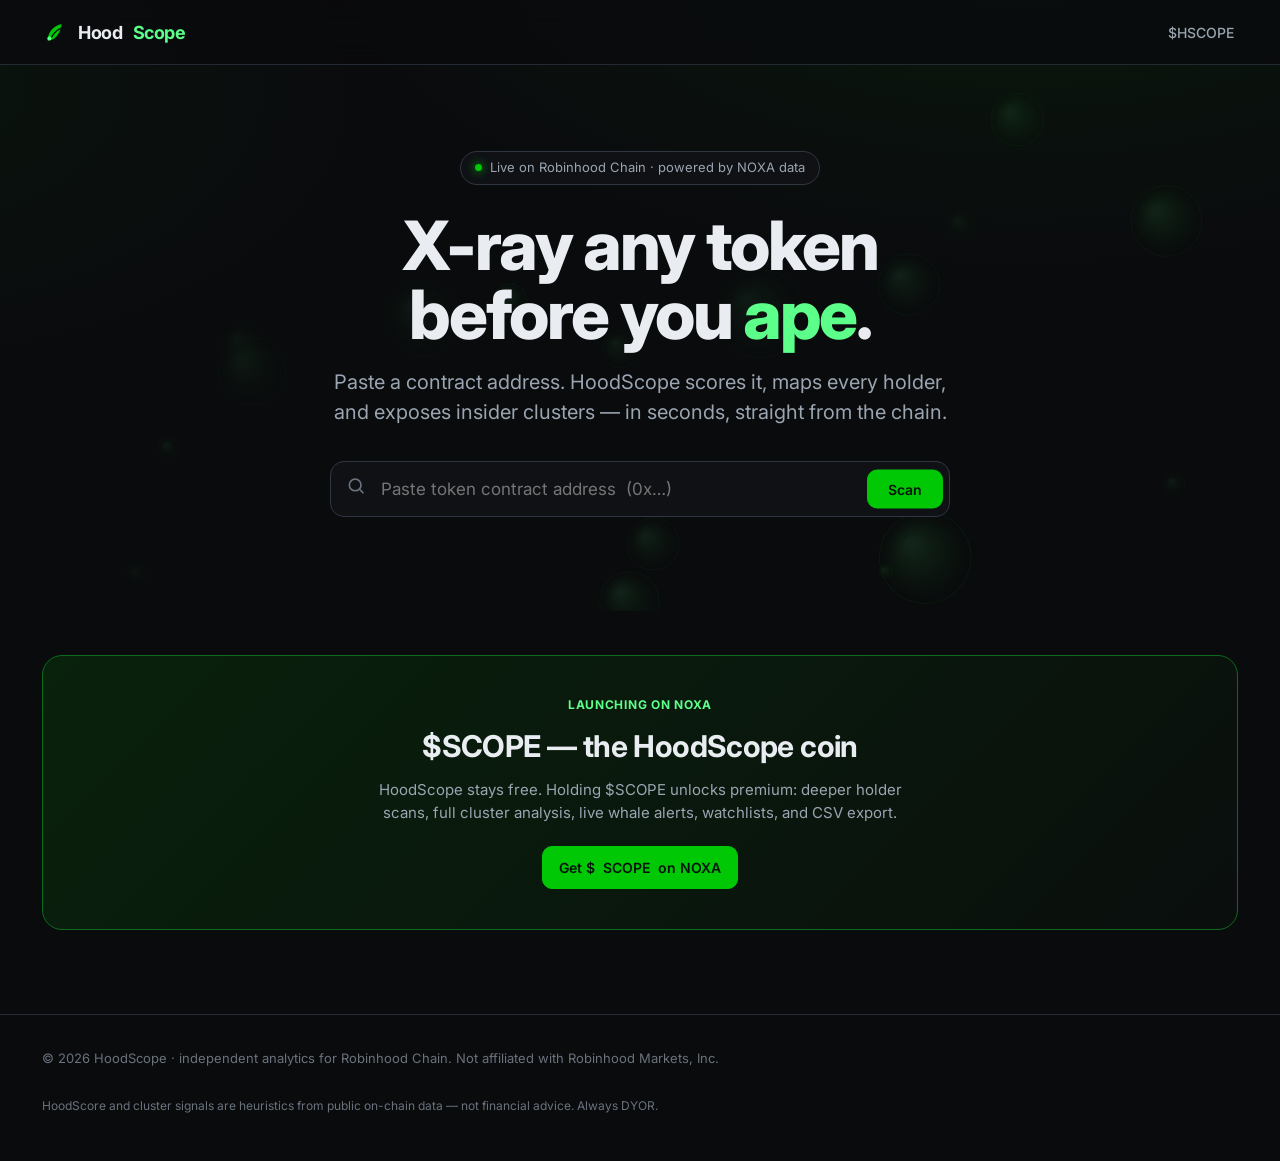
==== index.html @ b45a70e6 "HoodScope — initial deploy build" ====
<!DOCTYPE html>
<html lang="en">
<head>
<meta charset="utf-8">
<meta name="viewport" content="width=device-width,initial-scale=1">
<title>HoodScope — Scan any Robinhood Chain token</title>
<meta name="description" content="Paste a contract address and X-ray any Robinhood Chain / NOXA token: HoodScore, holder bubblemap, insider clusters, and concentration risk — live on-chain.">
<link rel="preconnect" href="https://fonts.googleapis.com">
<link href="https://fonts.googleapis.com/css2?family=Inter:wght@400;500;600;700;800&family=JetBrains+Mono:wght@400;600&display=swap" rel="stylesheet">
<link rel="stylesheet" href="assets/style.css">
</head>
<body>

<nav class="nav"><div class="wrap">
  <a class="brand" href="index.html">
    <svg viewBox="0 0 32 32" fill="none"><path d="M7 26c0-9 6-17 17-20-1 10-6 18-14 20-2 .5-3 .5-3 0Z" fill="#00C805"/><path d="M12 22c3-5 7-9 12-11" stroke="#04140a" stroke-width="1.6" stroke-linecap="round"/><circle cx="9" cy="24" r="2.4" fill="#5cff8a"/></svg>
    Hood<b>Scope</b>
  </a>
  <div class="nav-spacer"></div>
  <a class="nav-links-single" href="#coin" style="color:var(--text-dim);font-size:14px;font-weight:500;margin-right:4px">$HSCOPE</a>
</div></nav>

<header class="hero"><canvas id="herofx"></canvas><div class="wrap">
  <div class="pill"><span class="dot"></span> Live on Robinhood Chain · powered by NOXA data</div>
  <h1>X-ray any token<br>before you <em>ape</em>.</h1>
  <p class="lede">Paste a contract address. HoodScope scores it, maps every holder, and exposes insider clusters — in seconds, straight from the chain.</p>
  <div class="hero-search">
    <div class="searchbox big">
      <span class="ic"><svg width="20" height="20" viewBox="0 0 24 24" fill="none" stroke="currentColor" stroke-width="2"><circle cx="11" cy="11" r="7"/><path d="m21 21-4.3-4.3"/></svg></span>
      <input id="hero-search" placeholder="Paste token contract address  (0x…)" autocomplete="off" spellcheck="false">
      <button class="btn primary" data-scan>Scan</button>
    </div>
    <div id="hero-err" class="err"></div>
    <div class="chips" id="recent-strip"></div>
  </div>
</div></header>

<section class="section" id="coin"><div class="wrap">
  <div class="teaser">
    <div class="pre-badge">Launching on NOXA</div>
    <h2 style="margin-top:10px">$<span data-coin-sym>HSCOPE</span> — the HoodScope coin</h2>
    <p>HoodScope stays free. Holding $<span data-coin-sym>HSCOPE</span> unlocks premium: deeper holder scans, full cluster analysis, live whale alerts, watchlists, and CSV export.</p>
    <a class="btn primary" id="coin-buy" href="#">Get $<span data-coin-sym>HSCOPE</span> on NOXA</a>
  </div>
</div></section>

<footer class="footer"><div class="wrap">
  <div>© <span id="yr"></span> HoodScope · independent analytics for Robinhood Chain. Not affiliated with Robinhood Markets, Inc.</div>
  <p class="disclaimer">HoodScore and cluster signals are heuristics from public on-chain data — not financial advice. Always DYOR.</p>
</div></footer>

<script src="assets/util.js"></script>
<script src="assets/api.js"></script>
<script src="assets/gate.js"></script>
<script src="assets/clusters.js"></script>
<script src="assets/score.js"></script>
<script src="assets/bubblemap.js"></script>
<script src="assets/app.js"></script>
<script>
  document.getElementById('yr').textContent = new Date().getFullYear();
  HoodScope.boot().then((cfg) => {
    document.querySelectorAll('[data-coin-sym]').forEach((e) => e.textContent = cfg.coin.symbol || 'HSCOPE');
    const buy = document.getElementById('coin-buy');
    buy.href = cfg.coin.buyUrl || cfg.launchpad.url;
  });
  HoodScope.initHome();
  (function(){
    var c=document.getElementById('herofx'),x=c.getContext('2d'),W,H,DPR,bs=[];
    function rs(){DPR=Math.min(2,devicePixelRatio||1);W=c.clientWidth;H=c.clientHeight;c.width=W*DPR;c.height=H*DPR;x.setTransform(DPR,0,0,DPR,0,0);}
    function seed(){bs=[];var n=Math.round(W/70);for(var i=0;i<n;i++)bs.push({x:Math.random()*W,y:Math.random()*H,r:6+Math.random()*46,vx:(Math.random()-.5)*.25,vy:(Math.random()-.5)*.25,a:.04+Math.random()*.10});}
    function loop(){x.clearRect(0,0,W,H);for(var i=0;i<bs.length;i++){var b=bs[i];b.x+=b.vx;b.y+=b.vy;if(b.x<-60)b.x=W+60;if(b.x>W+60)b.x=-60;if(b.y<-60)b.y=H+60;if(b.y>H+60)b.y=-60;var g=x.createRadialGradient(b.x-b.r*.3,b.y-b.r*.3,b.r*.1,b.x,b.y,b.r);g.addColorStop(0,'rgba(92,255,138,'+(b.a*1.4)+')');g.addColorStop(1,'rgba(0,200,5,0)');x.beginPath();x.arc(b.x,b.y,b.r,0,7);x.fillStyle=g;x.fill();x.strokeStyle='rgba(0,200,5,'+(b.a*1.1)+')';x.lineWidth=1;x.stroke();}requestAnimationFrame(loop);}
    rs();seed();loop();addEventListener('resize',function(){rs();seed();});
  })();
</script>
</body>
</html>
---- assets/style.css ----
/* HoodScope — design system. Robinhood-inspired: near-black canvas, signature green, clean. */
:root{
  --green:#00C805;        /* Robinhood signature green */
  --green-bright:#5cff8a; /* highlight */
  --green-dim:#0b6b1f;
  --red:#ff4d4d;
  --amber:#ffb020;
  --bg:#0a0b0d;
  --bg-1:#0f1115;
  --bg-2:#161a20;
  --bg-3:#1e232b;
  --line:#242a33;
  --line-2:#2f3743;
  --text:#e9edf1;
  --text-dim:#9aa5b1;
  --text-faint:#69727d;
  --radius:14px;
  --radius-sm:9px;
  --shadow:0 10px 40px rgba(0,0,0,.5);
  --font:'Inter',-apple-system,BlinkMacSystemFont,'Segoe UI',Roboto,sans-serif;
  --mono:'JetBrains Mono','SF Mono',ui-monospace,Menlo,monospace;
}
*{box-sizing:border-box}
html,body{margin:0;padding:0}
body{
  background:var(--bg);color:var(--text);font-family:var(--font);
  font-size:15px;line-height:1.5;-webkit-font-smoothing:antialiased;
  background-image:radial-gradient(1200px 600px at 80% -10%,rgba(0,200,5,.08),transparent 60%),
                   radial-gradient(900px 500px at -10% 10%,rgba(0,200,5,.05),transparent 55%);
  background-attachment:fixed;
}
a{color:inherit;text-decoration:none}
button{font-family:inherit}
.mono{font-family:var(--mono)}
.hide{display:none !important}
.muted{color:var(--text-dim)}
.faint{color:var(--text-faint)}
.green{color:var(--green-bright)}
.red{color:var(--red)}

/* ---- layout ---- */
.wrap{max-width:1240px;margin:0 auto;padding:0 22px}
.nav{position:sticky;top:0;z-index:40;backdrop-filter:blur(12px);
  background:rgba(10,11,13,.72);border-bottom:1px solid var(--line)}
.nav .wrap{display:flex;align-items:center;gap:22px;height:64px}
.brand{display:flex;align-items:center;gap:10px;font-weight:700;font-size:18px;letter-spacing:-.02em}
.brand svg{width:26px;height:26px;flex:none}
.brand b{color:var(--green-bright)}
.nav-links{display:flex;gap:6px;margin-left:8px}
.nav-links a{padding:8px 12px;border-radius:8px;color:var(--text-dim);font-weight:500;font-size:14px}
.nav-links a:hover,.nav-links a.active{color:var(--text);background:var(--bg-2)}
.nav-spacer{flex:1}

/* ---- buttons ---- */
.btn{display:inline-flex;align-items:center;gap:8px;padding:10px 16px;border-radius:10px;
  border:1px solid var(--line-2);background:var(--bg-2);color:var(--text);font-weight:600;
  font-size:14px;cursor:pointer;transition:.15s}
.btn:hover{border-color:var(--text-faint);background:var(--bg-3)}
.btn.primary{background:var(--green);border-color:var(--green);color:#04140a}
.btn.primary:hover{background:var(--green-bright);box-shadow:0 0 0 3px rgba(0,200,5,.18)}
.btn.ghost{background:transparent}
.btn.sm{padding:6px 11px;font-size:13px;border-radius:8px}

/* ---- hero ---- */
.hero{padding:86px 0 40px;text-align:center;position:relative;overflow:hidden}
#herofx{position:absolute;inset:0;width:100%;height:100%;z-index:0;pointer-events:none;opacity:.55}
.hero .wrap{position:relative;z-index:1}
.hero .pill{display:inline-flex;align-items:center;gap:8px;padding:6px 14px;border-radius:999px;
  border:1px solid var(--line-2);background:var(--bg-1);font-size:13px;color:var(--text-dim);margin-bottom:26px}
.hero .pill .dot{width:7px;height:7px;border-radius:50%;background:var(--green);box-shadow:0 0 10px var(--green)}
.hero h1{font-size:clamp(38px,6vw,68px);line-height:1.02;letter-spacing:-.035em;margin:0 0 18px;font-weight:800}
.hero h1 em{font-style:normal;color:var(--green-bright)}
.hero p.lede{font-size:clamp(16px,2vw,20px);color:var(--text-dim);max-width:640px;margin:0 auto 32px}
.hero-cta{display:flex;gap:12px;justify-content:center;flex-wrap:wrap}
.hero-search{max-width:620px;margin:34px auto 0}

/* ---- search box ---- */
.searchbox{position:relative}
.searchbox input{width:100%;padding:16px 18px 16px 48px;border-radius:14px;border:1px solid var(--line-2);
  background:var(--bg-1);color:var(--text);font-size:16px;font-family:var(--font)}
.searchbox input:focus{outline:none;border-color:var(--green);box-shadow:0 0 0 3px rgba(0,200,5,.15)}
.searchbox .ic{position:absolute;left:16px;top:50%;transform:translateY(-50%);color:var(--text-faint)}
.searchbox.big input{padding:17px 108px 17px 50px;font-size:17px}
.searchbox.big [data-scan]{position:absolute;right:7px;top:50%;transform:translateY(-50%);padding:10px 20px}
.searchbox [data-scan]{cursor:pointer}
.search-results{position:absolute;top:calc(100% + 8px);left:0;right:0;z-index:30;background:var(--bg-1);
  border:1px solid var(--line-2);border-radius:14px;box-shadow:var(--shadow);overflow:hidden;max-height:380px;overflow-y:auto}
.search-results .row{display:flex;align-items:center;gap:12px;padding:12px 16px;cursor:pointer;border-bottom:1px solid var(--line)}
.search-results .row:hover{background:var(--bg-2)}
.search-results .row:last-child{border-bottom:none}

/* ---- section ---- */
.section{padding:44px 0}
.section h2{font-size:26px;letter-spacing:-.02em;margin:0 0 4px;font-weight:700}
.section .sub{color:var(--text-dim);margin:0 0 24px}
.sec-head{display:flex;align-items:flex-end;justify-content:space-between;margin-bottom:22px;gap:16px;flex-wrap:wrap}

/* ---- cards / grid ---- */
.grid{display:grid;gap:14px}
.grid.feat{grid-template-columns:repeat(3,1fr)}
.card{background:var(--bg-1);border:1px solid var(--line);border-radius:var(--radius);padding:20px}
.card.pad-lg{padding:26px}
.feature .ico{width:42px;height:42px;border-radius:11px;background:rgba(0,200,5,.12);
  display:flex;align-items:center;justify-content:center;color:var(--green-bright);margin-bottom:14px}
.feature h3{margin:0 0 6px;font-size:17px}
.feature p{margin:0;color:var(--text-dim);font-size:14px}

/* ---- token table ---- */
.ttable{width:100%;border-collapse:collapse}
.ttable th{text-align:left;font-size:12px;text-transform:uppercase;letter-spacing:.05em;color:var(--text-faint);
  font-weight:600;padding:10px 14px;border-bottom:1px solid var(--line)}
.ttable th.num,.ttable td.num{text-align:right}
.ttable td{padding:12px 14px;border-bottom:1px solid var(--line);font-size:14px}
.ttable tbody tr:hover,.ttable tr.clk:hover{background:var(--bg-2);cursor:pointer}
.tok{display:flex;align-items:center;gap:11px}
.tok .ava{width:30px;height:30px;border-radius:50%;background:var(--bg-3);flex:none;display:flex;
  align-items:center;justify-content:center;font-size:12px;font-weight:700;color:var(--green-bright);overflow:hidden}
.tok .ava img{width:100%;height:100%;object-fit:cover}
.tok .nm{font-weight:600}
.tok .sy{color:var(--text-faint);font-size:12px}
.badge{display:inline-flex;align-items:center;gap:5px;padding:2px 8px;border-radius:6px;font-size:12px;font-weight:600}
.badge.g{background:rgba(0,200,5,.14);color:var(--green-bright)}
.badge.r{background:rgba(255,77,77,.14);color:var(--red)}
.badge.a{background:rgba(255,176,32,.14);color:var(--amber)}
.badge.n{background:var(--bg-3);color:var(--text-dim)}

/* ---- app shell ---- */
.app-main{padding:22px 0 60px}
.app-head{display:flex;align-items:center;gap:16px;flex-wrap:wrap;margin-bottom:18px}
.app-head .token-id{display:flex;align-items:center;gap:12px}
.app-head .token-id .ava{width:44px;height:44px;border-radius:50%;background:var(--bg-3);display:flex;
  align-items:center;justify-content:center;font-weight:700;color:var(--green-bright);overflow:hidden}
.app-head .token-id .ava img{width:100%;height:100%;object-fit:cover}
.app-head h1{font-size:22px;margin:0;letter-spacing:-.02em}
.app-head .addr{font-size:12px;color:var(--text-faint)}

.layout{display:grid;grid-template-columns:1fr 340px;gap:16px;align-items:start}
.panel{background:var(--bg-1);border:1px solid var(--line);border-radius:var(--radius);overflow:hidden}
.panel .phead{padding:14px 18px;border-bottom:1px solid var(--line);display:flex;align-items:center;
  justify-content:space-between;gap:10px}
.panel .phead h3{margin:0;font-size:15px}
.panel .pbody{padding:16px 18px}

/* stat blocks */
.stats{display:grid;grid-template-columns:repeat(4,1fr);gap:12px;margin-bottom:16px}
.stat{background:var(--bg-1);border:1px solid var(--line);border-radius:12px;padding:14px 16px}
.stat .k{font-size:12px;color:var(--text-faint);text-transform:uppercase;letter-spacing:.04em}
.stat .v{font-size:22px;font-weight:700;letter-spacing:-.02em;margin-top:4px}

/* verdict header */
.app-head .hm{display:flex;flex-direction:column;align-items:flex-end;margin-right:14px}
.app-head .hm span{font-size:11px;color:var(--text-faint);text-transform:uppercase;letter-spacing:.04em}
.app-head .hm b{font-size:16px;font-weight:700}
.app-head .addr #copyca{cursor:pointer;border-bottom:1px dashed var(--line-2)}
.verdict{display:grid;grid-template-columns:168px 1fr;gap:26px;align-items:center;background:var(--bg-1);
  border:1px solid var(--line);border-radius:16px;padding:20px 24px;margin-bottom:16px}
.verdict .gauge{display:flex;justify-content:center}
.vtop{display:flex;align-items:baseline;gap:12px;margin-bottom:14px}
.vlabel{font-size:13px;color:var(--text-faint);text-transform:uppercase;letter-spacing:.08em;font-weight:700}
.vband{font-size:22px;font-weight:800;letter-spacing:-.01em}
.signals{display:grid;grid-template-columns:repeat(4,1fr);gap:14px;margin-bottom:16px}
.sig{display:flex;align-items:center;gap:9px}
.sig .sdot{width:9px;height:9px;border-radius:50%;flex:none}
.sig-l{font-size:12px;color:var(--text-faint)}
.sig-v{font-size:15px;font-weight:700;letter-spacing:-.01em}
.factorstrip{display:grid;grid-template-columns:repeat(5,1fr);gap:14px;border-top:1px solid var(--line);padding-top:14px}
.factor .fh{display:flex;justify-content:space-between;align-items:baseline;font-size:12px}
.factor .fl{color:var(--text-dim)}
.factor .fs{font-weight:800;font-size:13px}
.factor .fbar{height:5px;border-radius:4px;background:var(--bg-3);margin-top:5px;overflow:hidden}
.factor .fbar i{display:block;height:100%;border-radius:4px}

/* map overlay + controls */
.map-panel{position:relative;padding:0}
.map-panel #bubblemap{height:620px;border-radius:var(--radius)}
.map-overlay{position:absolute;top:14px;left:14px;width:232px;background:rgba(13,16,20,.82);backdrop-filter:blur(10px);
  border:1px solid var(--line-2);border-radius:13px;padding:13px 14px;z-index:5}
.ov-head{display:flex;align-items:center;gap:8px;font-size:14px;font-weight:700;margin-bottom:6px}
.ov-dot{width:9px;height:9px;border-radius:50%;flex:none}
.ov-dot.ok{background:#2fd16b;box-shadow:0 0 8px #2fd16b}.ov-dot.warn{background:#ffb020}.ov-dot.bad{background:#ff4d4d;box-shadow:0 0 8px #ff4d4d}
.ov-note{font-size:11.5px;color:var(--text-dim);line-height:1.45;margin-bottom:8px}
.ov-list{display:flex;flex-direction:column;gap:6px}
.ov-cl{display:flex;align-items:center;gap:8px;width:100%;padding:7px 9px;border-radius:9px;border:1px solid var(--line);
  background:var(--bg-2);color:var(--text);cursor:pointer;font-family:var(--font);font-size:12.5px}
.ov-cl:hover{border-color:var(--text-faint)}.ov-cl.on{border-color:var(--green);background:rgba(0,200,5,.08)}
.ov-cl .cdot{width:9px;height:9px;border-radius:50%}.ov-cl-n{flex:1;text-align:left;font-weight:600}.ov-cl-p{font-weight:800;font-family:var(--mono)}
.ov-clear{margin-top:9px;width:100%;padding:6px;border-radius:8px;border:1px solid var(--line-2);background:transparent;color:var(--text-dim);cursor:pointer;font-size:12px;font-family:var(--font)}
.map-controls{position:absolute;top:14px;right:14px;z-index:5;display:flex;gap:8px;align-items:center}
.map-controls .chk{background:rgba(13,16,20,.82);backdrop-filter:blur(10px);border:1px solid var(--line-2);padding:7px 11px;border-radius:9px;font-size:12.5px}
.mbtn{background:rgba(13,16,20,.82);backdrop-filter:blur(10px);border:1px solid var(--line-2);color:var(--text-dim);
  padding:7px 12px;border-radius:9px;cursor:pointer;font-size:12.5px;font-family:var(--font)}
.mbtn:hover{color:var(--text);border-color:var(--text-faint)}

/* recent chips (homepage) */
.chips{display:flex;flex-wrap:wrap;gap:9px;justify-content:center;margin-top:26px}
.chip{display:inline-flex;align-items:center;gap:7px;padding:7px 13px;border-radius:999px;border:1px solid var(--line-2);
  background:var(--bg-1);color:var(--text);font-size:13px;font-weight:600;cursor:pointer;font-family:var(--font)}
.chip:hover{border-color:var(--text-faint);background:var(--bg-2)}
.chip .cd{width:7px;height:7px;border-radius:50%;background:var(--green);box-shadow:0 0 8px var(--green)}
.err{color:var(--red);font-size:13px;min-height:18px;margin-top:10px;text-align:center}

.side{display:flex;flex-direction:column;gap:16px}
.cluster .ct{display:flex;align-items:center;gap:7px}
.cluster .cdot{width:9px;height:9px;border-radius:50%;display:inline-block}
.pbody.scroll{max-height:440px;overflow:auto}
.map-panel #bubblemap{height:620px}

/* bubblemap canvas */
#bubblemap{width:100%;height:600px;display:block;background:
  radial-gradient(700px 400px at 50% 40%,rgba(0,200,5,.05),transparent 70%),var(--bg);cursor:grab}
#bubblemap:active{cursor:grabbing}
.map-legend{display:flex;gap:16px;flex-wrap:wrap;font-size:12px;color:var(--text-dim);padding:12px 18px;border-top:1px solid var(--line)}
.map-legend .li{display:flex;align-items:center;gap:6px}
.map-legend .sw{width:11px;height:11px;border-radius:50%}
.map-toolbar{display:flex;gap:8px;align-items:center;flex-wrap:wrap}
.chk{display:inline-flex;align-items:center;gap:7px;font-size:13px;color:var(--text-dim);cursor:pointer;user-select:none}
.chk input{accent-color:var(--green)}

/* holders list */
.holder{display:flex;align-items:center;gap:10px;padding:9px 0;border-bottom:1px solid var(--line);font-size:13px}
.holder:last-child{border-bottom:none}
.holder .rk{width:22px;color:var(--text-faint);font-size:12px;flex:none}
.holder .dotc{width:9px;height:9px;border-radius:50%;flex:none}
.holder .h-addr{font-family:var(--mono);font-size:12px;flex:1;overflow:hidden;text-overflow:ellipsis;white-space:nowrap}
.holder .h-pct{font-weight:700}

/* clusters */
.cluster{border:1px solid var(--line-2);border-radius:11px;padding:12px 14px;margin-bottom:10px;background:var(--bg-2)}
.cluster .ch{display:flex;align-items:center;justify-content:space-between;margin-bottom:6px}
.cluster .ct{font-weight:700;font-size:13px}
.cluster .cw{font-size:12px;color:var(--text-dim)}

/* tooltip */
#tip{position:fixed;z-index:60;pointer-events:none;background:var(--bg-1);border:1px solid var(--line-2);
  border-radius:10px;padding:10px 12px;font-size:12px;box-shadow:var(--shadow);max-width:280px;display:none}
#tip .t-addr{font-family:var(--mono);color:var(--green-bright);word-break:break-all}
#tip .t-row{display:flex;justify-content:space-between;gap:14px;margin-top:4px;color:var(--text-dim)}
#tip .t-row b{color:var(--text)}

/* loader */
.loader{display:flex;flex-direction:column;align-items:center;justify-content:center;gap:14px;padding:70px 0;color:var(--text-dim)}
.spin{width:34px;height:34px;border-radius:50%;border:3px solid var(--line-2);border-top-color:var(--green);animation:sp 1s linear infinite}
@keyframes sp{to{transform:rotate(360deg)}}
.empty{text-align:center;color:var(--text-dim);padding:56px 20px}

/* coin teaser */
.teaser{background:linear-gradient(135deg,rgba(0,200,5,.12),rgba(0,200,5,.02));
  border:1px solid var(--green-dim);border-radius:20px;padding:40px;text-align:center}
.teaser h2{font-size:30px;margin:0 0 10px;letter-spacing:-.02em}
.teaser p{color:var(--text-dim);max-width:560px;margin:0 auto 22px}
.pre-badge{font-size:12px;font-weight:700;letter-spacing:.06em;text-transform:uppercase;color:var(--green-bright)}

/* footer */
.footer{border-top:1px solid var(--line);padding:34px 0;color:var(--text-faint);font-size:13px;margin-top:40px}
.footer .wrap{display:flex;justify-content:space-between;gap:16px;flex-wrap:wrap;align-items:center}
.footer a{color:var(--text-dim)}
.disclaimer{font-size:12px;color:var(--text-faint);max-width:620px;line-height:1.5}

@media(max-width:900px){
  .layout{grid-template-columns:1fr}
  .grid.feat{grid-template-columns:1fr}
  .stats{grid-template-columns:repeat(2,1fr)}
  .nav-links{display:none}
  .score-hero{grid-template-columns:1fr;text-align:center;gap:14px}
  .factors{grid-template-columns:1fr;text-align:left}
}
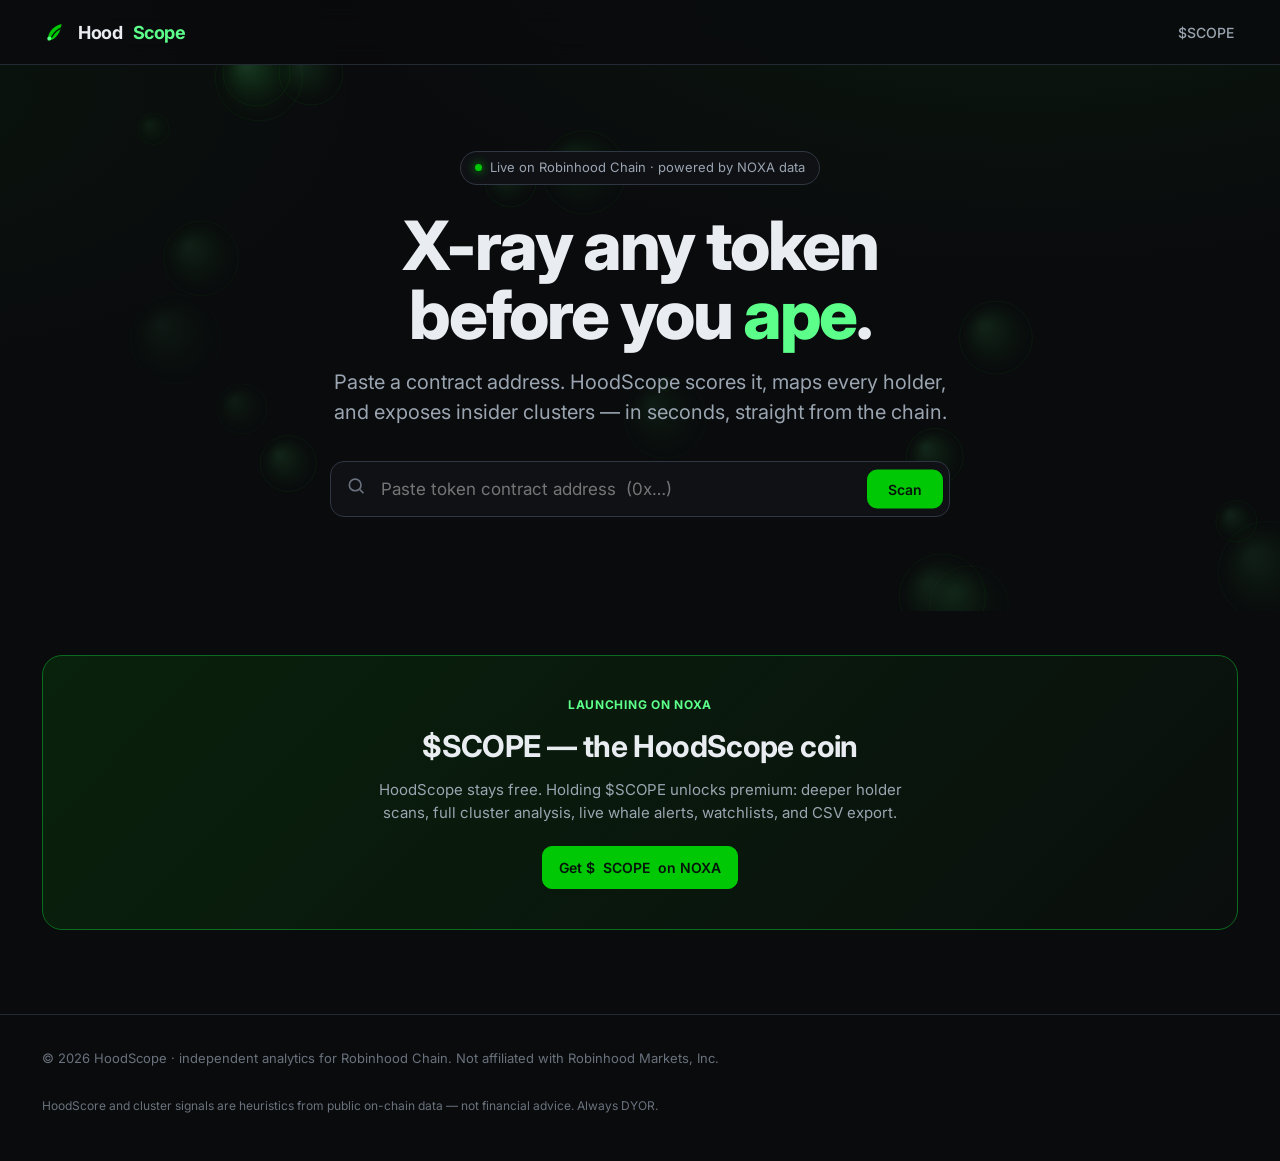
==== commit 0fdfd9e1: "fix: nav ticker" ====
--- a/index.html
+++ b/index.html
@@ -17,7 +17,7 @@
     Hood<b>Scope</b>
   </a>
   <div class="nav-spacer"></div>
-  <a class="nav-links-single" href="#coin" style="color:var(--text-dim);font-size:14px;font-weight:500;margin-right:4px">$HSCOPE</a>
+  <a class="nav-links-single" href="#coin" style="color:var(--text-dim);font-size:14px;font-weight:500;margin-right:4px">$SCOPE</a>
 </div></nav>
 
 <header class="hero"><canvas id="herofx"></canvas><div class="wrap">
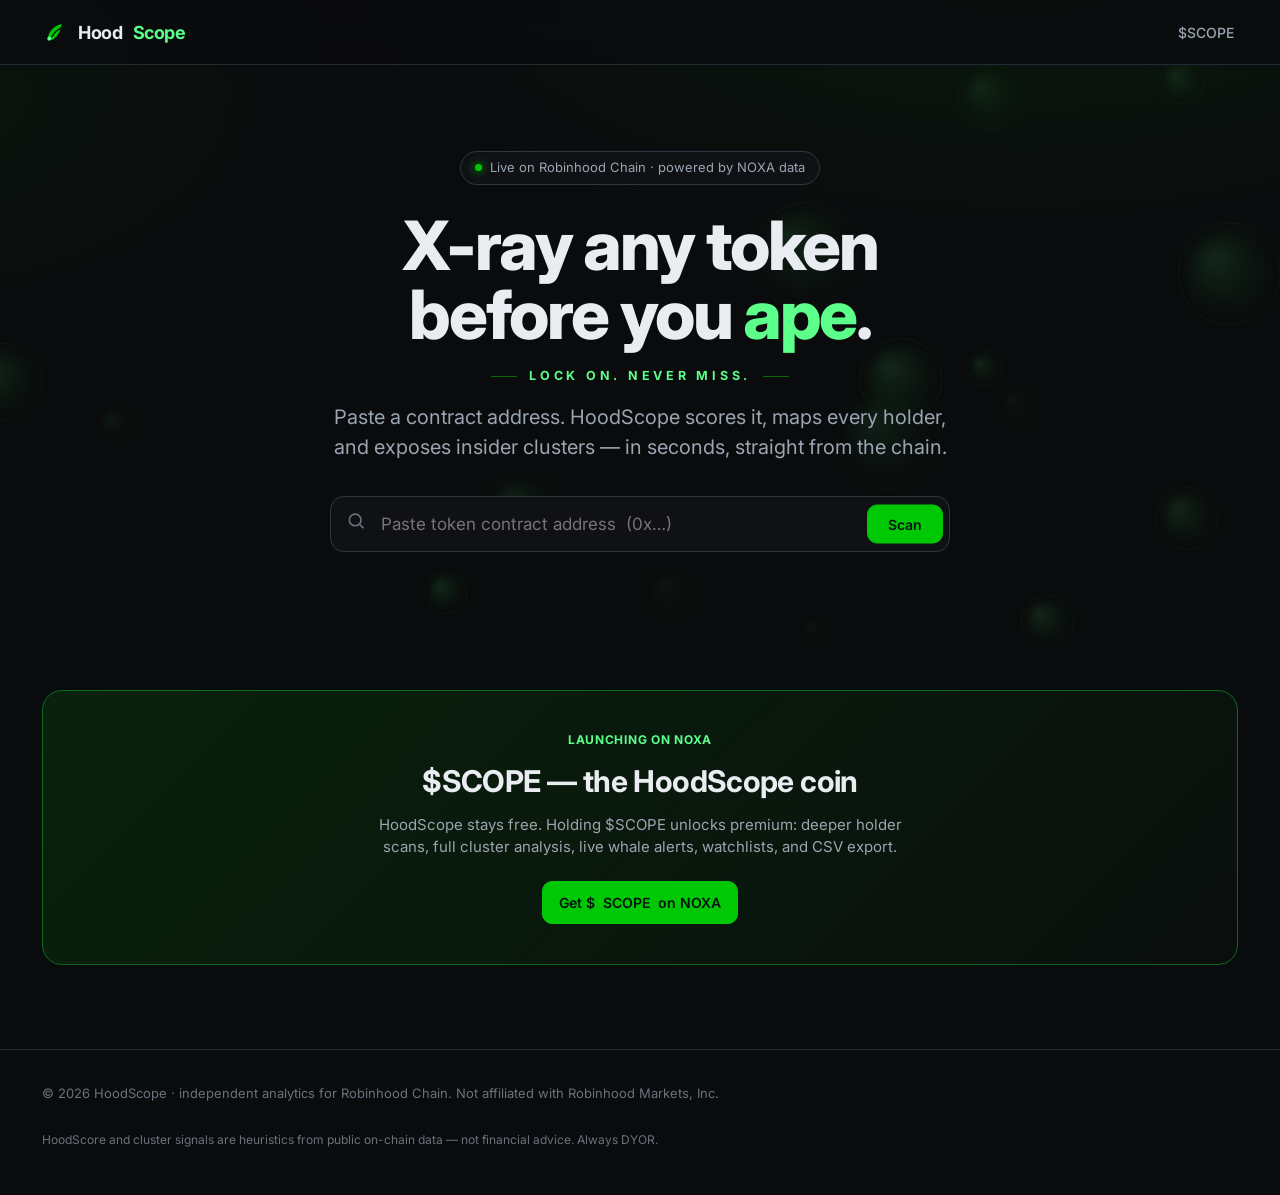
==== commit dcdc455c: "score credibility (creator holds, pool detection, guards) + mobile polish" ====
--- a/index.html
+++ b/index.html
@@ -5,6 +5,7 @@
 <meta name="viewport" content="width=device-width,initial-scale=1">
 <title>HoodScope — Scan any Robinhood Chain token</title>
 <meta name="description" content="Paste a contract address and X-ray any Robinhood Chain / NOXA token: HoodScore, holder bubblemap, insider clusters, and concentration risk — live on-chain.">
+<link rel="icon" href="data:image/svg+xml,%3Csvg xmlns='http://www.w3.org/2000/svg' viewBox='0 0 32 32'%3E%3Cpath d='M7 26c0-9 6-17 17-20-1 10-6 18-14 20-2 .5-3 .5-3 0Z' fill='%2300C805'/%3E%3C/svg%3E">
 <link rel="preconnect" href="https://fonts.googleapis.com">
 <link href="https://fonts.googleapis.com/css2?family=Inter:wght@400;500;600;700;800&family=JetBrains+Mono:wght@400;600&display=swap" rel="stylesheet">
 <link rel="stylesheet" href="assets/style.css">
@@ -23,6 +24,7 @@
 <header class="hero"><canvas id="herofx"></canvas><div class="wrap">
   <div class="pill"><span class="dot"></span> Live on Robinhood Chain · powered by NOXA data</div>
   <h1>X-ray any token<br>before you <em>ape</em>.</h1>
+  <div class="kicker">Lock on. Never miss.</div>
   <p class="lede">Paste a contract address. HoodScope scores it, maps every holder, and exposes insider clusters — in seconds, straight from the chain.</p>
   <div class="hero-search">
     <div class="searchbox big">
--- a/assets/style.css
+++ b/assets/style.css
@@ -70,6 +70,8 @@
 .hero .pill .dot{width:7px;height:7px;border-radius:50%;background:var(--green);box-shadow:0 0 10px var(--green)}
 .hero h1{font-size:clamp(38px,6vw,68px);line-height:1.02;letter-spacing:-.035em;margin:0 0 18px;font-weight:800}
 .hero h1 em{font-style:normal;color:var(--green-bright)}
+.hero .kicker{font-size:12.5px;font-weight:700;letter-spacing:.3em;text-transform:uppercase;color:var(--green-bright);margin:2px 0 16px}
+.hero .kicker::before,.hero .kicker::after{content:'';display:inline-block;width:26px;height:1px;background:var(--green);opacity:.5;vertical-align:middle;margin:0 12px}
 .hero p.lede{font-size:clamp(16px,2vw,20px);color:var(--text-dim);max-width:640px;margin:0 auto 32px}
 .hero-cta{display:flex;gap:12px;justify-content:center;flex-wrap:wrap}
 .hero-search{max-width:620px;margin:34px auto 0}
@@ -152,18 +154,31 @@
 .app-head .hm span{font-size:11px;color:var(--text-faint);text-transform:uppercase;letter-spacing:.04em}
 .app-head .hm b{font-size:16px;font-weight:700}
 .app-head .addr #copyca{cursor:pointer;border-bottom:1px dashed var(--line-2)}
-.verdict{display:grid;grid-template-columns:168px 1fr;gap:26px;align-items:center;background:var(--bg-1);
+.verdict{position:relative;display:grid;grid-template-columns:168px 1fr;gap:26px;align-items:center;background:var(--bg-1);
   border:1px solid var(--line);border-radius:16px;padding:20px 24px;margin-bottom:16px}
 .verdict .gauge{display:flex;justify-content:center}
-.vtop{display:flex;align-items:baseline;gap:12px;margin-bottom:14px}
-.vlabel{font-size:13px;color:var(--text-faint);text-transform:uppercase;letter-spacing:.08em;font-weight:700}
+.vtop{display:flex;align-items:baseline;gap:12px;margin-bottom:14px;flex-wrap:wrap}
+.vlabel{font-size:13px;color:var(--text-faint);text-transform:uppercase;letter-spacing:.08em;font-weight:700;display:inline-flex;align-items:center;gap:6px}
+.infobtn{width:16px;height:16px;border-radius:50%;border:1px solid var(--line-2);background:var(--bg-2);color:var(--text-dim);
+  font-size:11px;font-weight:700;cursor:pointer;line-height:1;padding:0;display:inline-flex;align-items:center;justify-content:center}
+.infobtn:hover{color:var(--text);border-color:var(--text-faint)}
 .vband{font-size:22px;font-weight:800;letter-spacing:-.01em}
-.signals{display:grid;grid-template-columns:repeat(4,1fr);gap:14px;margin-bottom:16px}
+.vsub{font-size:11.5px;color:var(--text-faint);width:100%;margin-top:-6px}
+.methodology{position:absolute;top:54px;left:190px;z-index:20;width:280px;background:var(--bg-1);border:1px solid var(--line-2);
+  border-radius:12px;padding:14px 16px;box-shadow:var(--shadow)}
+.mp-h{font-weight:700;font-size:14px;margin-bottom:6px}
+.mp-note{font-size:12px;color:var(--text-dim);line-height:1.5;margin-bottom:10px}
+.mp-row{display:flex;justify-content:space-between;font-size:12.5px;padding:4px 0;border-bottom:1px solid var(--line)}
+.mp-row b{color:var(--green-bright)}
+.mp-foot{font-size:11px;color:var(--text-faint);margin-top:10px}
+.warnrow{background:rgba(255,176,32,.1);border:1px solid rgba(255,176,32,.28);color:var(--amber);
+  border-radius:10px;padding:9px 12px;font-size:12.5px;margin-bottom:14px}
+.signals{display:grid;grid-template-columns:repeat(4,1fr);gap:14px;margin-bottom:14px}
 .sig{display:flex;align-items:center;gap:9px}
 .sig .sdot{width:9px;height:9px;border-radius:50%;flex:none}
 .sig-l{font-size:12px;color:var(--text-faint)}
 .sig-v{font-size:15px;font-weight:700;letter-spacing:-.01em}
-.factorstrip{display:grid;grid-template-columns:repeat(5,1fr);gap:14px;border-top:1px solid var(--line);padding-top:14px}
+.factorstrip{display:grid;grid-template-columns:repeat(6,1fr);gap:14px;border-top:1px solid var(--line);padding-top:14px}
 .factor .fh{display:flex;justify-content:space-between;align-items:baseline;font-size:12px}
 .factor .fl{color:var(--text-dim)}
 .factor .fs{font-weight:800;font-size:13px}
@@ -261,6 +276,22 @@
   .grid.feat{grid-template-columns:1fr}
   .stats{grid-template-columns:repeat(2,1fr)}
   .nav-links{display:none}
-  .score-hero{grid-template-columns:1fr;text-align:center;gap:14px}
-  .factors{grid-template-columns:1fr;text-align:left}
-}
+  .verdict{grid-template-columns:1fr;text-align:center;gap:16px}
+  .vtop{justify-content:center}
+  .signals{grid-template-columns:repeat(2,1fr);text-align:left}
+  .factorstrip{grid-template-columns:repeat(3,1fr)}
+  .methodology{left:12px;right:12px;width:auto;top:200px}
+}
+@media(max-width:600px){
+  .app-head{gap:10px}
+  .app-head .hm{display:none}
+  .signals{grid-template-columns:1fr 1fr;gap:12px}
+  .factorstrip{grid-template-columns:1fr 1fr}
+  .map-panel #bubblemap{height:420px}
+  .map-overlay{position:static;width:auto;margin:12px 14px 0;background:var(--bg-2);backdrop-filter:none}
+  .map-controls{position:static;justify-content:flex-end;padding:10px 14px 0}
+  .map-controls .chk{backdrop-filter:none;background:var(--bg-2)}
+  .mbtn{backdrop-filter:none;background:var(--bg-2)}
+  .verdict{padding:18px 16px}
+  .hero h1{font-size:40px}
+}
